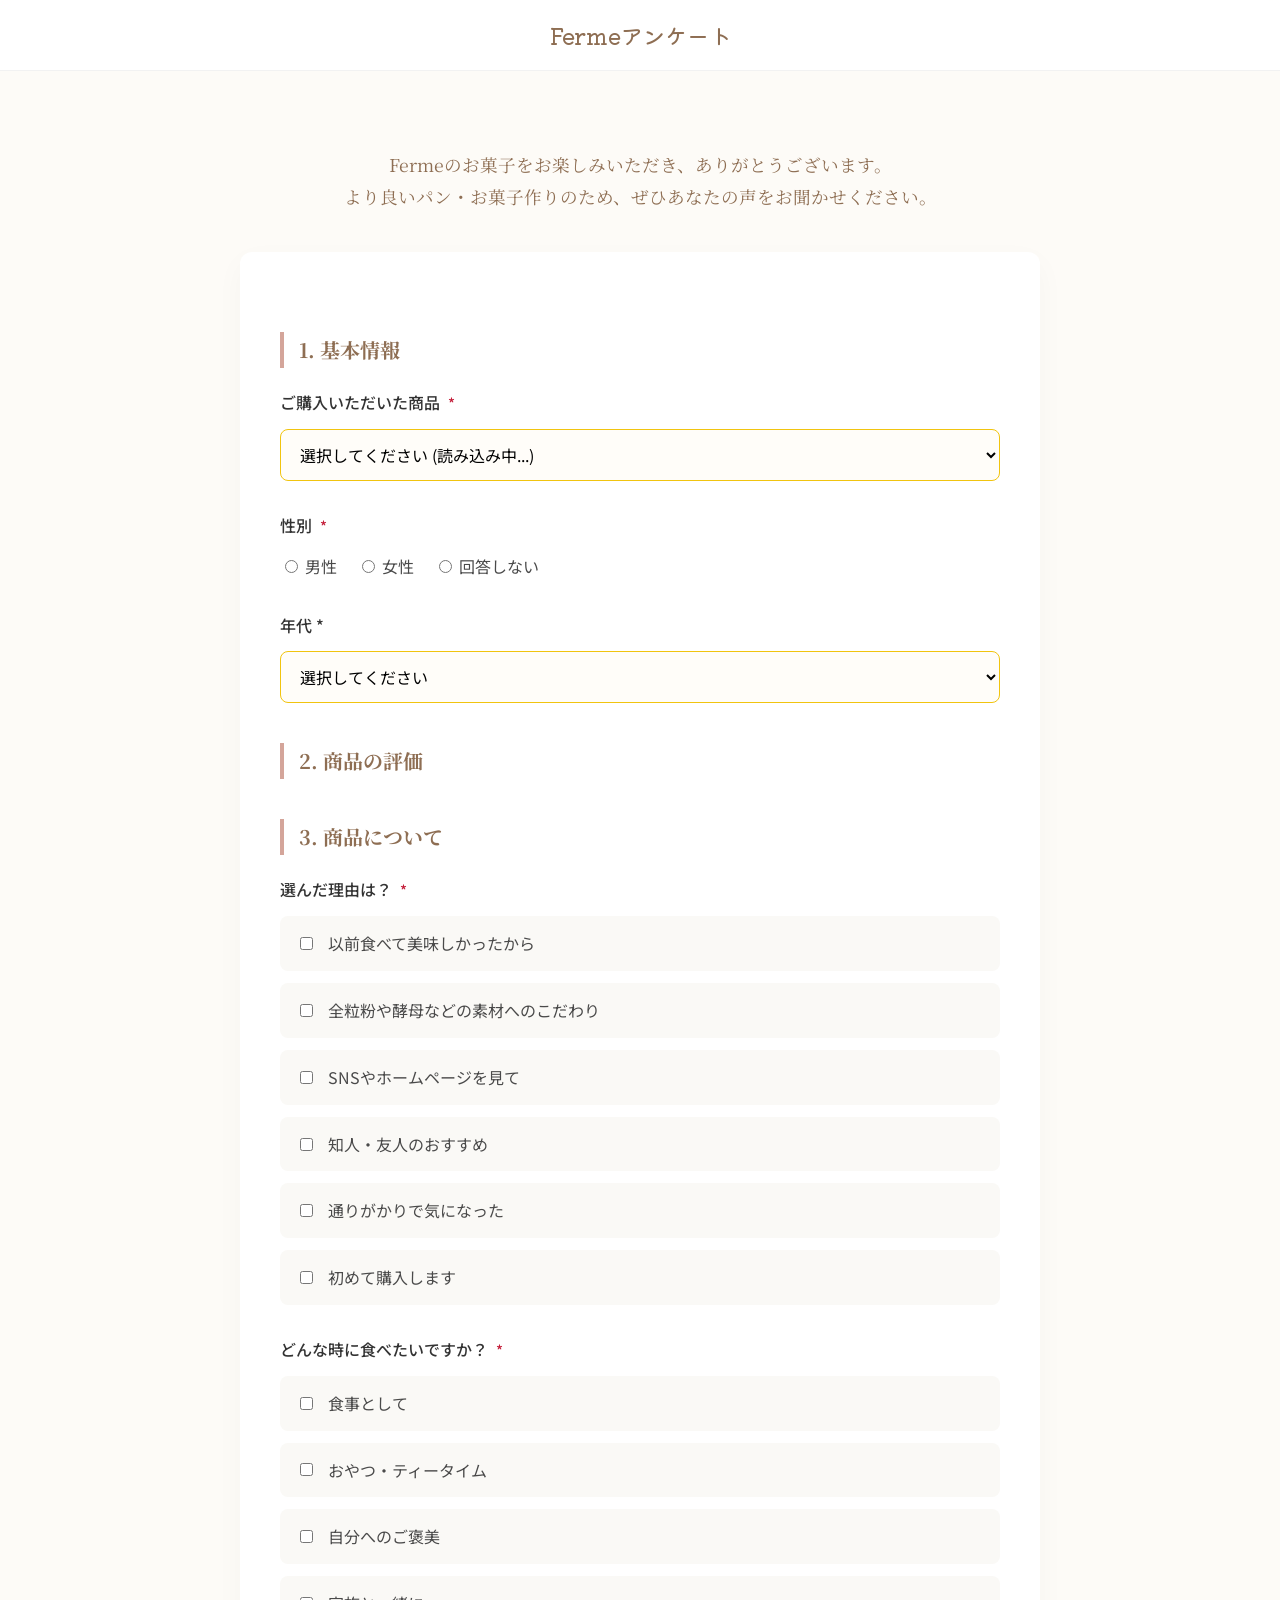
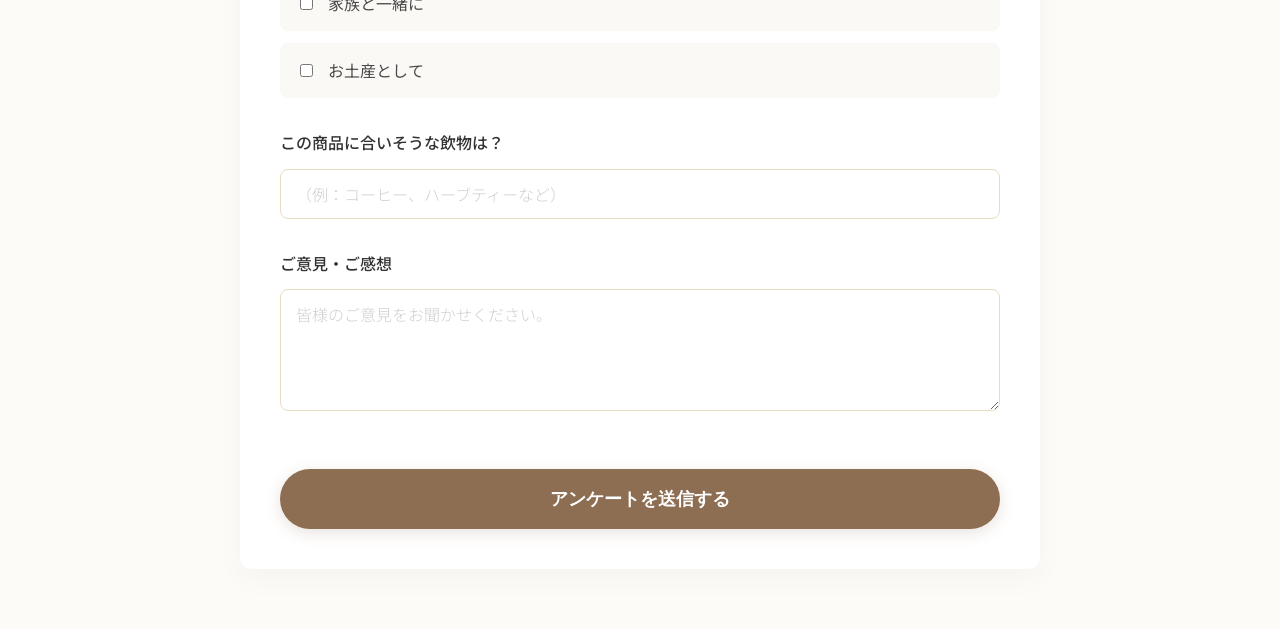
==== survey/index.html @ 9c2fb220 "配置の修正" ====
<!DOCTYPE html>
<html lang="ja">
<head>
    <meta charset="UTF-8">
    <meta name="viewport" content="width=device-width, initial-scale=1.0">
    <title>お客様アンケート | Ferme</title>
    <link rel="preconnect" href="https://fonts.googleapis.com">
    <link rel="preconnect" href="https://fonts.gstatic.com" crossorigin>
    <link href="https://fonts.googleapis.com/css2?family=Kiwi+Maru:wght@300;400;500&family=Noto+Sans+JP:wght@300;400;500&family=Noto+Serif+JP:wght@400;700&display=swap" rel="stylesheet">
    <style>
        :root {
            --color-primary: #8E6E53;
            --color-accent: #D4A59A;
            --color-raspberry: #C41E3A;
            --color-sand: #D2B48C;
            --color-bg: #FDFBF7;
            --font-serif: 'Noto Serif JP', serif;
            --font-kiwi: 'Kiwi Maru', serif;
        }
        html { scroll-behavior: smooth; }
        body { margin: 0; padding: 0; font-family: 'Noto Sans JP', sans-serif; color: #4A4A4A; background-color: var(--color-bg); line-height: 1.8; }
        .header { background: rgba(255, 255, 255, 0.9); padding: 15px 0; text-align: center; border-bottom: 1px solid rgba(0,0,0,0.05); position: sticky; top: 0; z-index: 100; backdrop-filter: blur(5px); }
        .logo-text { font-family: var(--font-kiwi); font-size: 1.4rem; color: var(--color-primary); font-weight: 500; }
        .survey-section { padding: 60px 0; }
        .container { width: 90%; max-width: 800px; margin: 0 auto; }
        .survey-form-container { background: #ffffff; padding: 40px; border-radius: 12px; box-shadow: 0 10px 30px rgba(0,0,0,0.03); }
        .survey-group-title { border-left: 4px solid var(--color-accent); padding-left: 15px; margin: 40px 0 20px; color: var(--color-primary); font-family: var(--font-serif); font-size: 1.25rem; }
        .form-group { margin-bottom: 30px; }
        .form-label { display: block; font-weight: 500; margin-bottom: 12px; color: #333; }
        .required { color: var(--color-raspberry); margin-left: 4px; font-size: 0.9rem; }
        .form-select, .form-textarea, .form-input { width: 100%; padding: 12px 15px; border: 1px solid #E8DCC4; border-radius: 8px; font-size: 1rem; font-family: inherit; transition: border-color 0.3s; background-color: #fff; box-sizing: border-box; }
        .rating-group { display: flex; align-items: center; justify-content: space-between; margin-bottom: 15px; padding: 15px; background: #FAF9F6; border-radius: 8px; border: 1px solid transparent; }
        .rating-label { flex: 1; font-weight: 500; color: var(--color-primary); }
        .rating-options { display: flex; gap: 15px; }
        .rating-options label { display: flex; flex-direction: column; align-items: center; font-size: 0.8rem; cursor: pointer; color: #888; width: 35px; }
        .rating-options input { margin: 0 0 5px 0; accent-color: var(--color-raspberry); transform: scale(1.1); }
        .radio-group-vertical { display: flex; flex-direction: column; gap: 12px; }
        .radio-group-vertical label { display: flex; align-items: center; gap: 12px; cursor: pointer; padding: 12px 15px; background: #FAF9F6; border-radius: 8px; border: 1px solid transparent; }
        .btn-primary { width: 100%; padding: 18px; background-color: var(--color-primary); color: white; border: none; border-radius: 50px; font-size: 1.1rem; font-weight: bold; cursor: pointer; transition: all 0.3s; margin-top: 20px; box-shadow: 0 4px 15px rgba(142, 110, 83, 0.2); }
        #success-message { display: none; text-align: center; padding: 60px 20px; }
        ::placeholder { color: #bbb; opacity: 0.7; font-weight: 300; }
        .form-subtext { font-size: 0.8rem; color: #808080; margin-bottom: 15px; margin-top: -10px; opacity: 0.8; }
        
        /* Success Animation */
        .success-icon-container {
            width: 90px; height: 90px; margin: 0 auto 30px;
            background-color: var(--color-primary); border-radius: 50%;
            display: flex; align-items: center; justify-content: center;
            transform: scale(0); animation: successPop 0.6s cubic-bezier(0.175, 0.885, 0.32, 1.275) forwards;
            box-shadow: 0 10px 25px rgba(142, 110, 83, 0.2);
        }
        .success-icon-container svg {
            width: 50px; height: 50px; fill: none; stroke: white;
            stroke-width: 5; stroke-linecap: round; stroke-linejoin: round;
            stroke-dasharray: 100; stroke-dashoffset: 100;
            animation: checkDraw 0.5s ease forwards 0.4s;
        }
        #success-message h4, #success-message p {
            opacity: 0; transform: translateY(15px);
            animation: textFadeUp 0.8s ease forwards 0.6s;
        }
        
        .form-select:invalid, .form-textarea:invalid, .form-input:invalid {
            border-color: #f1c40f; 
            background-color: #fffdf9;
        }
        
        .form-group.has-error {
            animation: shake 0.5s ease-in-out;
        }
        
        @keyframes shake {
            0%, 100% { transform: translateX(0); }
            25% { transform: translateX(-5px); }
            75% { transform: translateX(5px); }
        }
        
        @keyframes successPop { 0% { transform: scale(0); } 100% { transform: scale(1); } }
        @keyframes checkDraw { to { stroke-dashoffset: 0; } }
        @keyframes textFadeUp { to { opacity: 1; transform: translateY(0); } }
    </style>
</head>
<body>
    <header class="header"><div class="container"><div class="logo"><span class="logo-text">Fermeアンケート</span></div></div></header>
    <main><section class="survey-section"><div class="container">
        <div style="text-align: center; margin-bottom: 40px;"><p style="font-family: var(--font-serif); font-size: 1.1rem; color: var(--color-primary);">Fermeのお菓子をお楽しみいただき、ありがとうございます。<br>より良いパン・お菓子作りのため、ぜひあなたの声をお聞かせください。</p></div>
        <div class="survey-form-container">
            <form id="survey-form">
                <h4 class="survey-group-title">1. 基本情報</h4>
                <div class="form-group"><label class="form-label">ご購入いただいた商品 <span class="required">*</span></label><select id="productName" name="productName" class="form-select" required><option value="">選択してください (読み込み中...)</option></select></div>
                <div class="form-group"><label class="form-label">性別 <span class="required">*</span></label><div style="display: flex; gap: 20px;"><label><input type="radio" name="gender" value="男性" required> 男性</label><label><input type="radio" name="gender" value="女性"> 女性</label><label><input type="radio" name="gender" value="回答しない"> 回答しない</label></div></div>
                <div class="form-group"><label class="form-label">年代 *</label><select name="ageGroup" class="form-select" required><option value="">選択してください</option><option value="10代以下">10代以下</option><option value="20代">20代</option><option value="30代">30代</option><option value="40代">40代</option><option value="50代">50代</option><option value="60代以上">60代以上</option></select></div>
                <h4 class="survey-group-title">2. 商品の評価</h4><div id="ratings-container"></div>
                <h4 class="survey-group-title">3. 商品について</h4>
                <div class="form-group">
                    <label class="form-label">選んだ理由は？ <span class="required">*</span></label>
                    <div class="radio-group-vertical">
                        <label><input type="checkbox" name="purchaseTrigger" value="以前食べて美味しかったから"> 以前食べて美味しかったから</label>
                        <label><input type="checkbox" name="purchaseTrigger" value="全粒粉や酵母などの素材へのこだわり"> 全粒粉や酵母などの素材へのこだわり</label>
                        <label><input type="checkbox" name="purchaseTrigger" value="SNSやホームページを見て"> SNSやホームページを見て</label>
                        <label><input type="checkbox" name="purchaseTrigger" value="知人・友人のおすすめ"> 知人・友人のおすすめ</label>
                        <label><input type="checkbox" name="purchaseTrigger" value="通りがかりで気になった"> 通りがかりで気になった</label>
                        <label><input type="checkbox" name="purchaseTrigger" value="初めて購入します"> 初めて購入します</label>
                    </div>
                </div>
                <div class="form-group">
                    <label class="form-label">どんな時に食べたいですか？ <span class="required">*</span></label>
                    <div class="radio-group-vertical">
                        <label><input type="checkbox" name="nextOccasion" value="食事として"> 食事として</label>
                        <label><input type="checkbox" name="nextOccasion" value="おやつ・ティータイム"> おやつ・ティータイム</label>
                        <label><input type="checkbox" name="nextOccasion" value="自分へのご褒美"> 自分へのご褒美</label>
                        <label><input type="checkbox" name="nextOccasion" value="家族と一緒に"> 家族と一緒に</label>
                        <label><input type="checkbox" name="nextOccasion" value="お土産として"> お土産として</label>
                    </div>
                </div>
                <div class="form-group"><label class="form-label">この商品に合いそうな飲物は？</label><input type="text" name="drinkPaired" class="form-input" placeholder="（例：コーヒー、ハーブティーなど）"></div>
                <div class="form-group"><label class="form-label">ご意見・ご感想</label><textarea name="message" class="form-textarea" rows="4" placeholder="皆様のご意見をお聞かせください。"></textarea></div>
                <button type="submit" id="submitBtn" class="btn-primary">アンケートを送信する</button>
            </form>
            <div id="success-message">
                <div class="success-icon-container">
                    <svg viewBox="0 0 52 52"><path d="M14.1 27.2l7.1 7.2 16.7-16.8"/></svg>
                </div>
                <h4>アンケートにお答えいただき、ありがとうございます</h4>
                <p>いただいたお声は、これからのFermeのお菓子作りのために大切にさせていただきます。</p>
            </div>
        </div>
    </div></section></main>
    <script>
        const GAS_URL = 'https://script.google.com/macros/s/AKfycbzeEDn75a4L_JEc9np4zhIBC06kVE1Z1p7SEpLLZCFVWmSgSwtiZoF1EsQqld16kGW6nQ/exec';
        let ratingKeys = [];
        window.onload = async () => {
            const res = await fetch(GAS_URL);
            const cfg = await res.json();
            const pSel = document.getElementById('productName');
            pSel.innerHTML = '<option value="">選択してください</option>';
            cfg.products.forEach(p => { const opt = document.createElement('option'); opt.value = opt.textContent = p; pSel.appendChild(opt); });
            const rCon = document.getElementById('ratings-container');
            ratingKeys = cfg.ratings;
            cfg.ratings.forEach((r, i) => {
                const div = document.createElement('div'); div.className = 'rating-group';
                div.innerHTML = `<div class="rating-label">${r} *</div><div class="rating-options">` + [5,4,3,2,1].map(v => `<label><input type="radio" name="r_${i}" value="${v}" required><span>${v}</span></label>`).join('') + `</div>`;
                rCon.appendChild(div);
            });
        };
        document.getElementById('survey-form').onsubmit = async (e) => {
            e.preventDefault();
            const form = e.target;
            const btn = document.getElementById('submitBtn');
            
            // バリデーションチェック
            const purchaseTriggersSelected = form.querySelectorAll('input[name="purchaseTrigger"]:checked');
            const nextOccasionsSelected = form.querySelectorAll('input[name="nextOccasion"]:checked');
            
            if (!form.checkValidity() || purchaseTriggersSelected.length === 0 || nextOccasionsSelected.length === 0) {
                alert('まだ未入力がありますよ');
                
                // 最初の対象外項目を探す
                let firstInvalid = form.querySelector(':invalid');
                
                // チェックボックスは個別に判定
                if (!firstInvalid || (purchaseTriggersSelected.length === 0 && form.querySelector('input[name="purchaseTrigger"]').offsetTop < firstInvalid.offsetTop)) {
                    if (purchaseTriggersSelected.length === 0) firstInvalid = form.querySelector('input[name="purchaseTrigger"]');
                }
                if (!firstInvalid || (nextOccasionsSelected.length === 0 && form.querySelector('input[name="nextOccasion"]').offsetTop < firstInvalid.offsetTop)) {
                    if (nextOccasionsSelected.length === 0) firstInvalid = form.querySelector('input[name="nextOccasion"]');
                }

                if (firstInvalid) {
                    firstInvalid.focus();
                    const group = firstInvalid.closest('.form-group');
                    if (group) {
                        group.classList.add('has-error');
                        setTimeout(() => group.classList.remove('has-error'), 1000);
                    }
                    firstInvalid.scrollIntoView({ behavior: 'smooth', block: 'center' });
                }
                return;
            }

            btn.disabled = true; btn.textContent = '送信中...';
            const fd = new FormData(form);
            
            // 複数選択の値を結合
            const purchaseTriggers = fd.getAll('purchaseTrigger').join('、');
            const nextOccasions = fd.getAll('nextOccasion').join('、');

            const data = { 
                productName: fd.get('productName'), 
                gender: fd.get('gender'), 
                ageGroup: fd.get('ageGroup'), 
                drinkPaired: fd.get('drinkPaired'), 
                nextOccasion: nextOccasions, 
                purchaseTrigger: purchaseTriggers, 
                message: fd.get('message'), 
                ratings: {} 
            };
            ratingKeys.forEach((key, i) => { data.ratings[key] = fd.get(`r_${i}`); });
            await fetch(GAS_URL, { method: 'POST', body: JSON.stringify(data) });
            document.getElementById('survey-form').style.display = 'none';
            document.getElementById('success-message').style.display = 'block';
            window.scrollTo(0, 0);
        };
    </script>
</body>
</html>
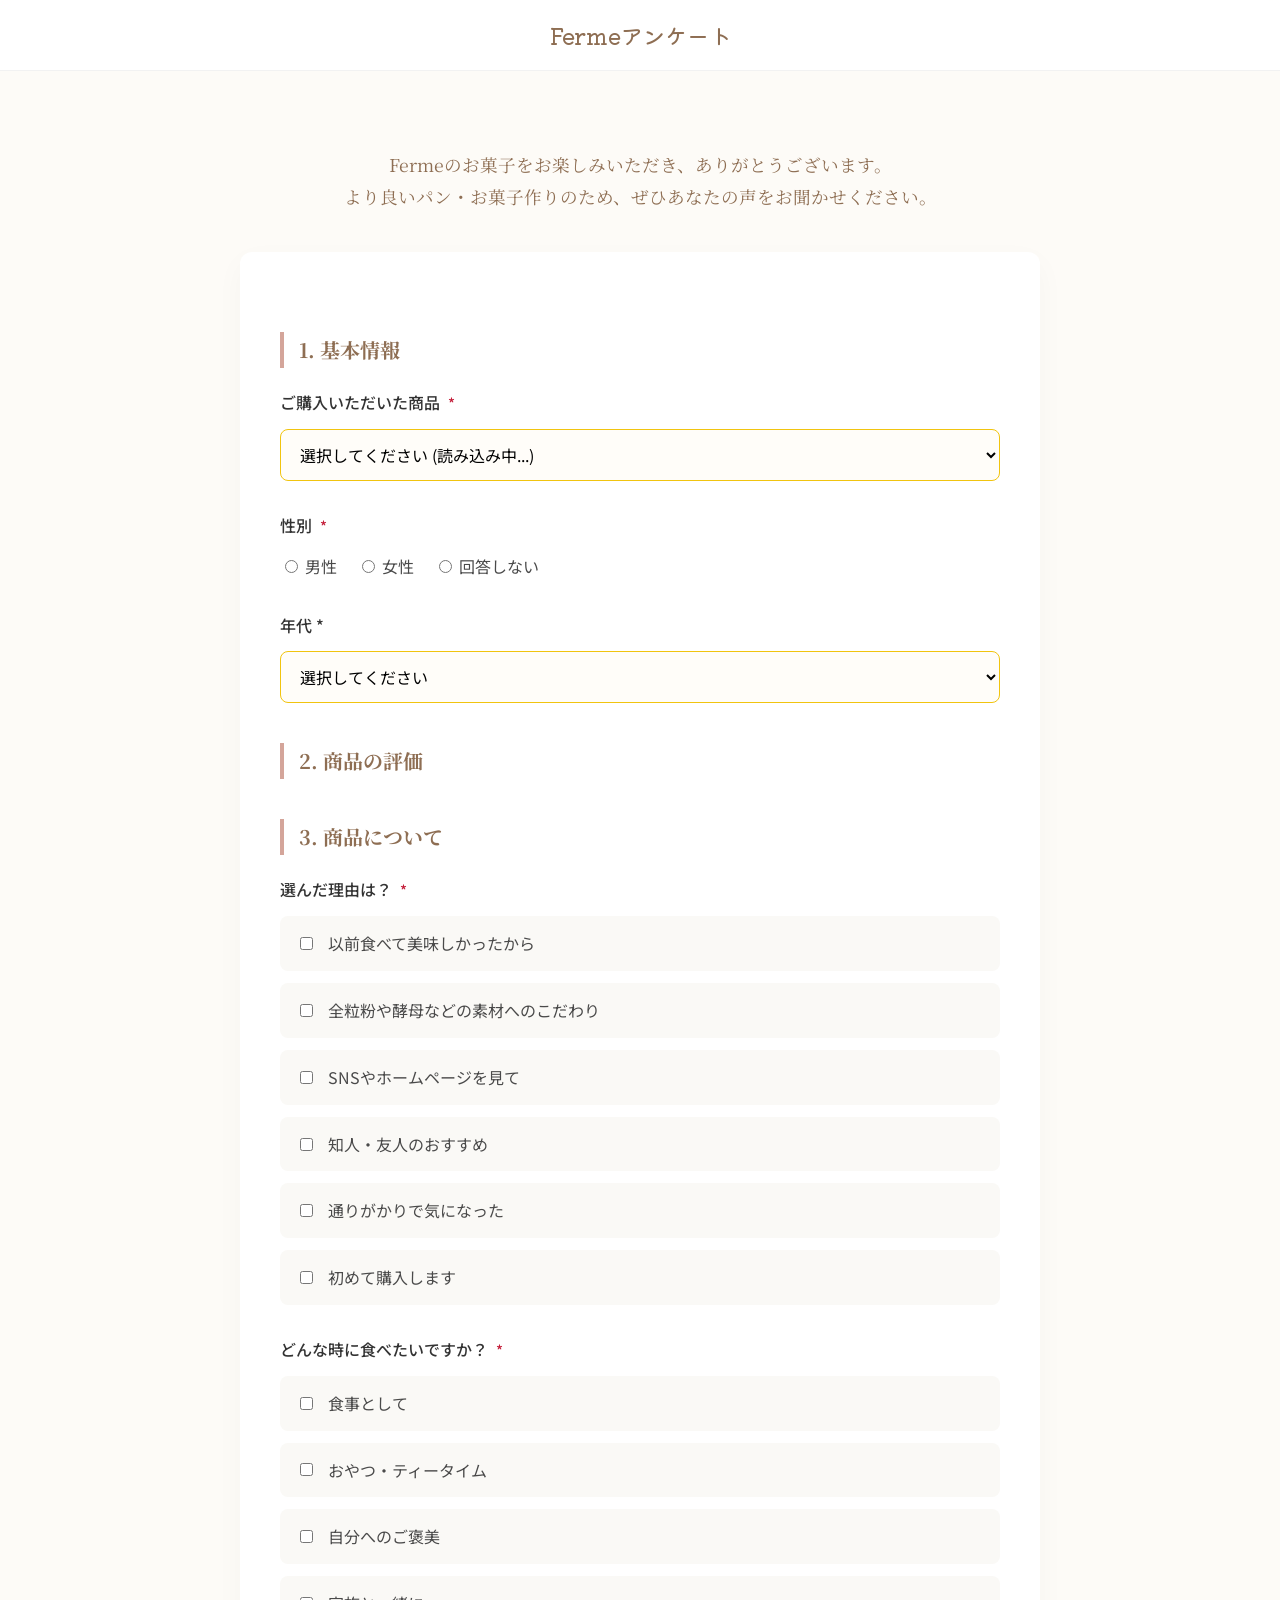
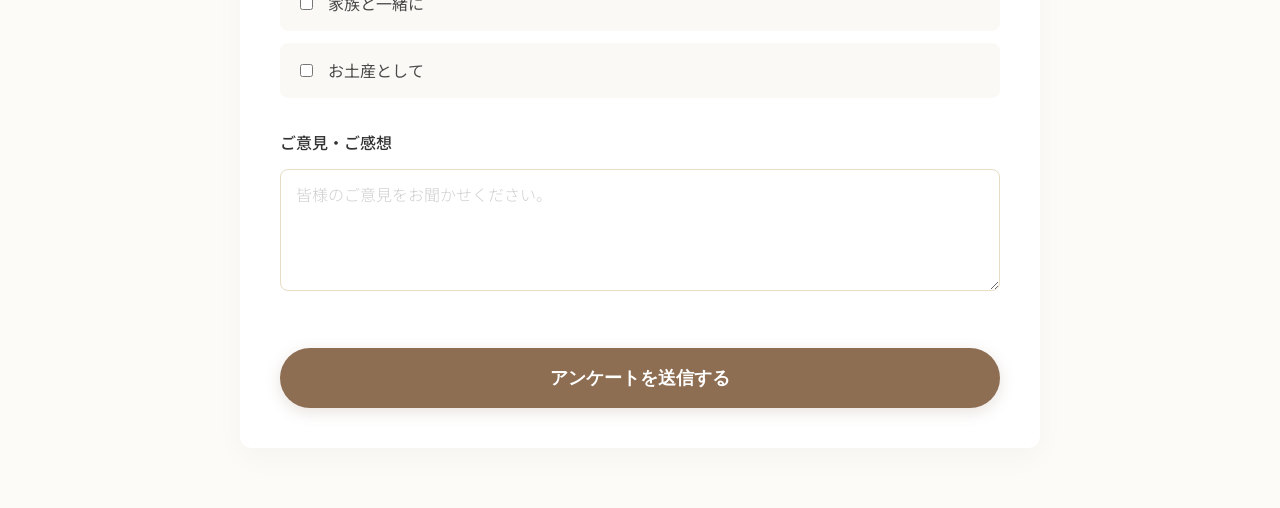
==== commit b9345acd: "アンケート: 「この商品に合いそうな飲物は？」を削除 Co-Authored-By: Claude Opus 5.5 <noreply@anthropic.com>" ====
--- a/survey/index.html
+++ b/survey/index.html
@@ -113,7 +113,6 @@
                         <label><input type="checkbox" name="nextOccasion" value="お土産として"> お土産として</label>
                     </div>
                 </div>
-                <div class="form-group"><label class="form-label">この商品に合いそうな飲物は？</label><input type="text" name="drinkPaired" class="form-input" placeholder="（例：コーヒー、ハーブティーなど）"></div>
                 <div class="form-group"><label class="form-label">ご意見・ご感想</label><textarea name="message" class="form-textarea" rows="4" placeholder="皆様のご意見をお聞かせください。"></textarea></div>
                 <button type="submit" id="submitBtn" class="btn-primary">アンケートを送信する</button>
             </form>
@@ -189,7 +188,7 @@
                 productName: fd.get('productName'), 
                 gender: fd.get('gender'), 
                 ageGroup: fd.get('ageGroup'), 
-                drinkPaired: fd.get('drinkPaired'), 
+                drinkPaired: '', // 飲み物の質問は2026-10-08に削除（集計シートの列はそのまま）
                 nextOccasion: nextOccasions, 
                 purchaseTrigger: purchaseTriggers, 
                 message: fd.get('message'), 
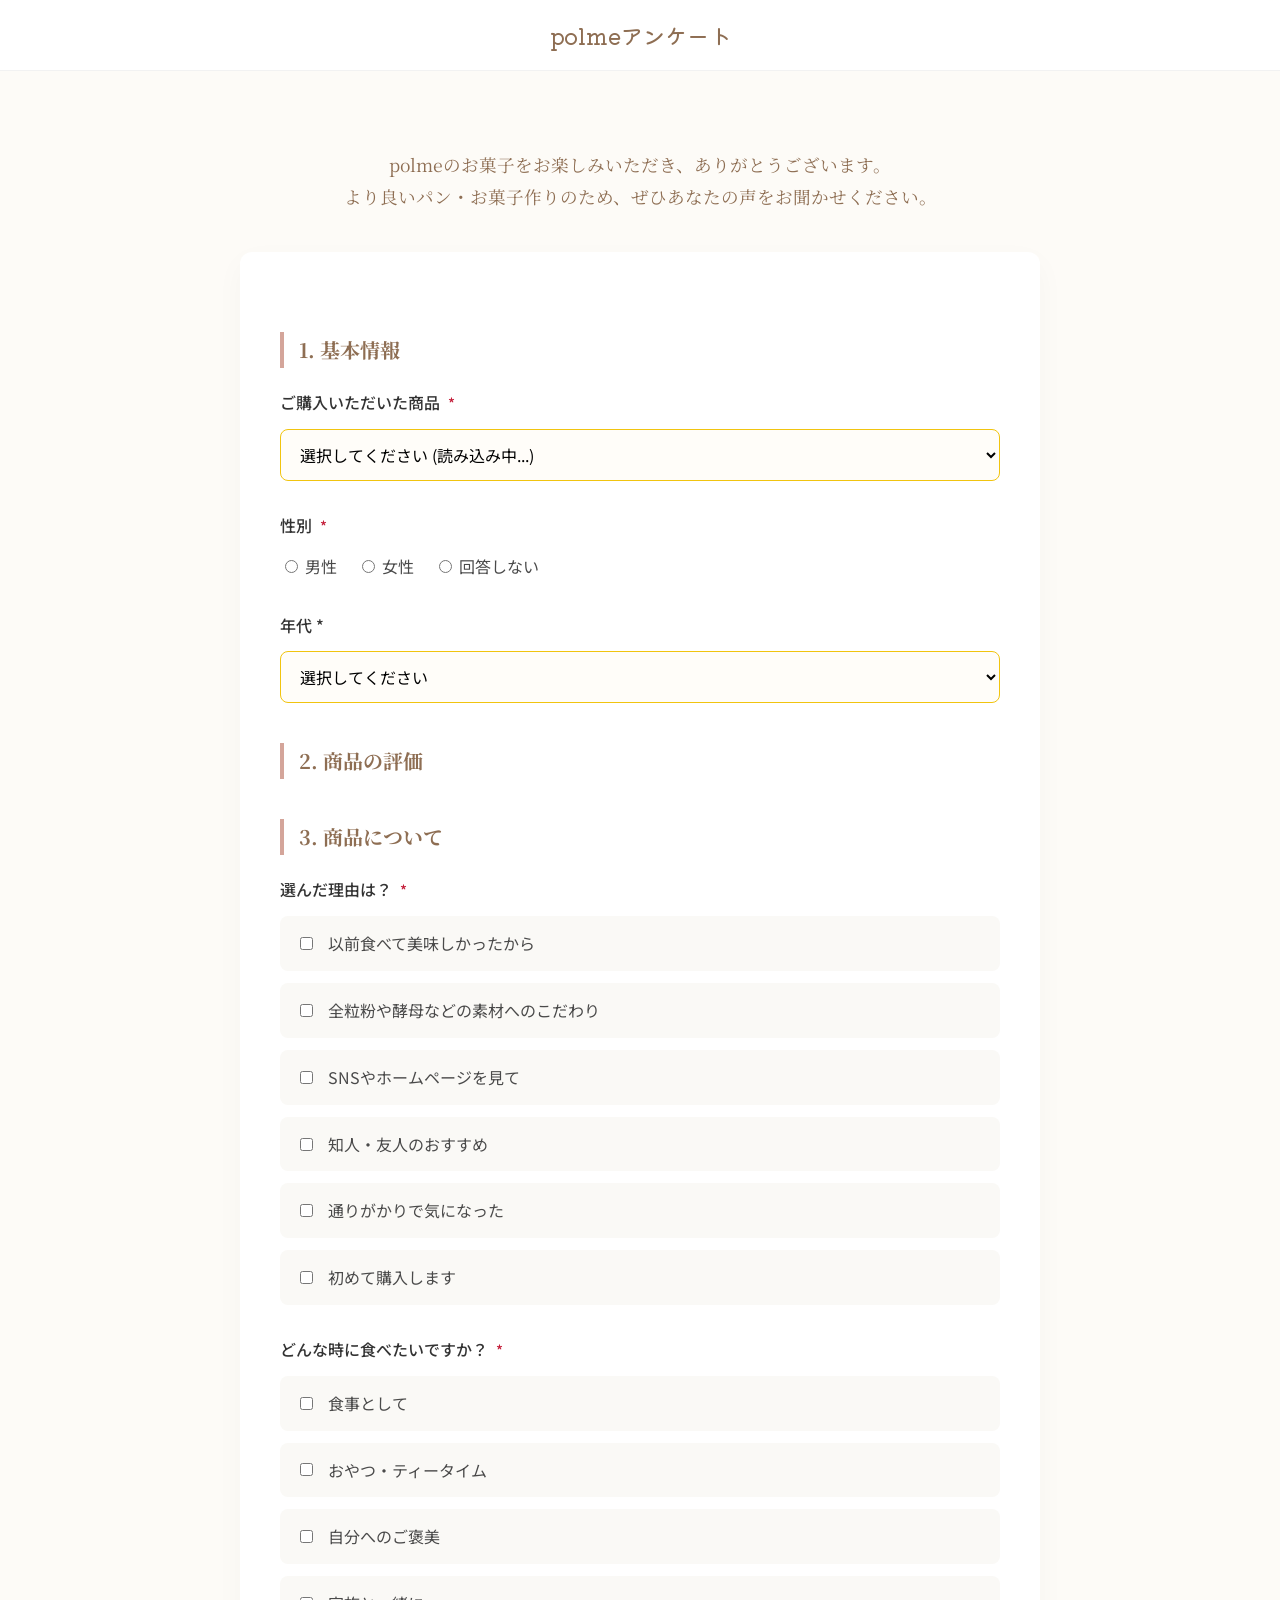
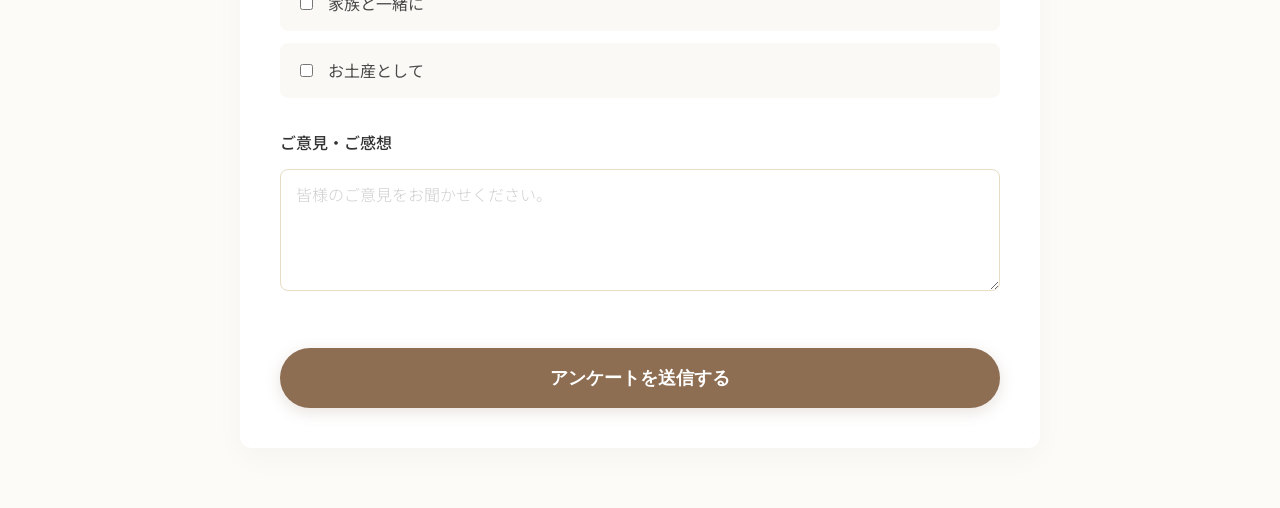
==== commit 521ce1ed: "店名を pol → polme に変更（表示文言・ロゴ・favicon・OGP・アンケートの旧名Ferme）＋お知らせ - 新ロゴ images/polme_logo_muffin.webp（Paci" ====
--- a/survey/index.html
+++ b/survey/index.html
@@ -3,7 +3,7 @@
 <head>
     <meta charset="UTF-8">
     <meta name="viewport" content="width=device-width, initial-scale=1.0">
-    <title>お客様アンケート | Ferme</title>
+    <title>お客様アンケート | polme</title>
     <link rel="preconnect" href="https://fonts.googleapis.com">
     <link rel="preconnect" href="https://fonts.gstatic.com" crossorigin>
     <link href="https://fonts.googleapis.com/css2?family=Kiwi+Maru:wght@300;400;500&family=Noto+Sans+JP:wght@300;400;500&family=Noto+Serif+JP:wght@400;700&display=swap" rel="stylesheet">
@@ -81,13 +81,17 @@
     </style>
 </head>
 <body>
-    <header class="header"><div class="container"><div class="logo"><span class="logo-text">Fermeアンケート</span></div></div></header>
+    <header class="header"><div class="container"><div class="logo"><span class="logo-text">polmeアンケート</span></div></div></header>
     <main><section class="survey-section"><div class="container">
-        <div style="text-align: center; margin-bottom: 40px;"><p style="font-family: var(--font-serif); font-size: 1.1rem; color: var(--color-primary);">Fermeのお菓子をお楽しみいただき、ありがとうございます。<br>より良いパン・お菓子作りのため、ぜひあなたの声をお聞かせください。</p></div>
+        <div style="text-align: center; margin-bottom: 40px;"><p style="font-family: var(--font-serif); font-size: 1.1rem; color: var(--color-primary);">polmeのお菓子をお楽しみいただき、ありがとうございます。<br>より良いパン・お菓子作りのため、ぜひあなたの声をお聞かせください。</p></div>
         <div class="survey-form-container">
             <form id="survey-form">
                 <h4 class="survey-group-title">1. 基本情報</h4>
                 <div class="form-group"><label class="form-label">ご購入いただいた商品 <span class="required">*</span></label><select id="productName" name="productName" class="form-select" required><option value="">選択してください (読み込み中...)</option></select></div>
+                <div class="form-group" id="favGroup" style="display:none;">
+                    <label class="form-label">お気に入りはどれでしたか？（いくつでも） <span class="required">*</span></label>
+                    <div class="radio-group-vertical" id="favList"></div>
+                </div>
                 <div class="form-group"><label class="form-label">性別 <span class="required">*</span></label><div style="display: flex; gap: 20px;"><label><input type="radio" name="gender" value="男性" required> 男性</label><label><input type="radio" name="gender" value="女性"> 女性</label><label><input type="radio" name="gender" value="回答しない"> 回答しない</label></div></div>
                 <div class="form-group"><label class="form-label">年代 *</label><select name="ageGroup" class="form-select" required><option value="">選択してください</option><option value="10代以下">10代以下</option><option value="20代">20代</option><option value="30代">30代</option><option value="40代">40代</option><option value="50代">50代</option><option value="60代以上">60代以上</option></select></div>
                 <h4 class="survey-group-title">2. 商品の評価</h4><div id="ratings-container"></div>
@@ -121,13 +125,20 @@
                     <svg viewBox="0 0 52 52"><path d="M14.1 27.2l7.1 7.2 16.7-16.8"/></svg>
                 </div>
                 <h4>アンケートにお答えいただき、ありがとうございます</h4>
-                <p>いただいたお声は、これからのFermeのお菓子作りのために大切にさせていただきます。</p>
+                <p>いただいたお声は、これからのpolmeのお菓子作りのために大切にさせていただきます。</p>
             </div>
         </div>
     </div></section></main>
     <script>
         const GAS_URL = 'https://script.google.com/macros/s/AKfycbzeEDn75a4L_JEc9np4zhIBC06kVE1Z1p7SEpLLZCFVWmSgSwtiZoF1EsQqld16kGW6nQ/exec';
         let ratingKeys = [];
+        // 詰め合わせセットの中身（商品名に「8点セット」を含むものを選ぶと「お気に入り」欄が出る）
+        const SET_ITEMS = ['バジル酵母のベーコンチーズ', 'レーズン酵母のツナカレー', 'ヨーグルト酵母の香ばしまるパン', '麹酵母のプチパン', 'りんご酵母のチョコレートパン', 'ローズマリー酵母のハーブパン', 'バナナキャラメルパウンド', 'コーヒーパウンド'];
+        const isSet = () => document.getElementById('productName').value.includes('8点セット');
+        document.getElementById('favList').innerHTML = SET_ITEMS.map(n => `<label><input type="checkbox" name="favorite" value="${n}"> ${n}</label>`).join('');
+        document.getElementById('productName').addEventListener('change', () => {
+            document.getElementById('favGroup').style.display = isSet() ? 'block' : 'none';
+        });
         window.onload = async () => {
             const res = await fetch(GAS_URL);
             const cfg = await res.json();
@@ -150,6 +161,14 @@
             // バリデーションチェック
             const purchaseTriggersSelected = form.querySelectorAll('input[name="purchaseTrigger"]:checked');
             const nextOccasionsSelected = form.querySelectorAll('input[name="nextOccasion"]:checked');
+            const favoritesSelected = form.querySelectorAll('input[name="favorite"]:checked');
+            if (isSet() && favoritesSelected.length === 0) {
+                alert('まだ未入力がありますよ');
+                const g = document.getElementById('favGroup');
+                g.classList.add('has-error'); setTimeout(() => g.classList.remove('has-error'), 1000);
+                g.scrollIntoView({ behavior: 'smooth', block: 'center' });
+                return;
+            }
             
             if (!form.checkValidity() || purchaseTriggersSelected.length === 0 || nextOccasionsSelected.length === 0) {
                 alert('まだ未入力がありますよ');
@@ -183,6 +202,9 @@
             // 複数選択の値を結合
             const purchaseTriggers = fd.getAll('purchaseTrigger').join('、');
             const nextOccasions = fd.getAll('nextOccasion').join('、');
+            // お気に入りは集計シートに専用の列が無いので、メッセージ欄の先頭に入れる（LINE通知にも出る）
+            const favorites = isSet() ? fd.getAll('favorite').join('、') : '';
+            const messageText = (favorites ? '【お気に入り】' + favorites + '\n' : '') + (fd.get('message') || '');
 
             const data = { 
                 productName: fd.get('productName'), 
@@ -191,7 +213,7 @@
                 drinkPaired: '', // 飲み物の質問は2026-10-08に削除（集計シートの列はそのまま）
                 nextOccasion: nextOccasions, 
                 purchaseTrigger: purchaseTriggers, 
-                message: fd.get('message'), 
+                message: messageText, 
                 ratings: {} 
             };
             ratingKeys.forEach((key, i) => { data.ratings[key] = fd.get(`r_${i}`); });
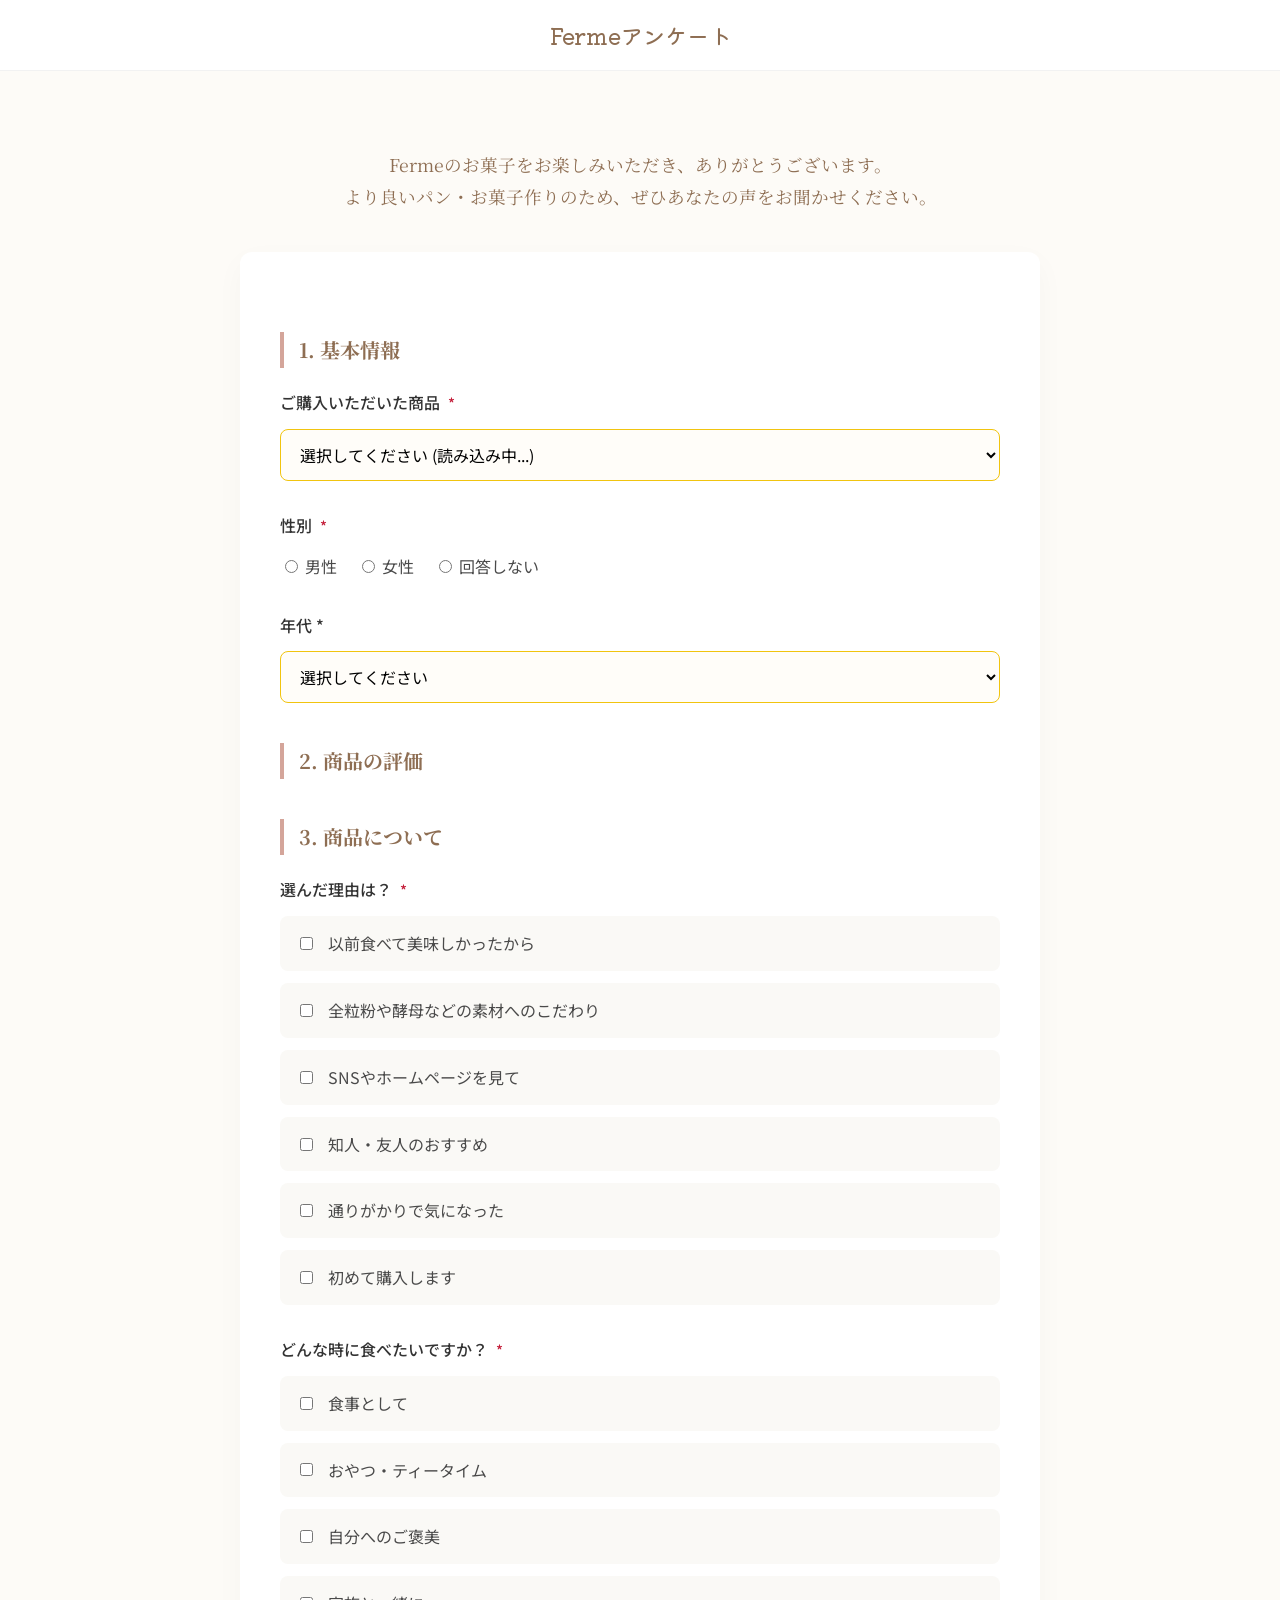
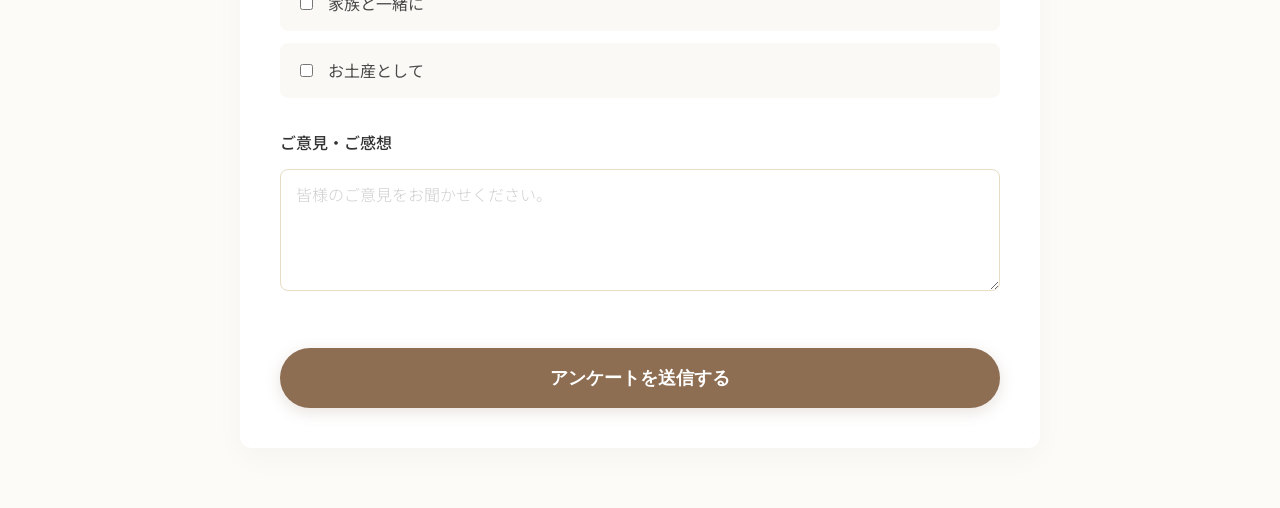
==== commit fb994ba0: "アンケートページの表記を Ferme に戻す（今回の詰め合わせはフェルメ名義で発送したため・けんじ指示） Co-Authored-By: Claude Opus 5.5 <noreply@anthro" ====
--- a/survey/index.html
+++ b/survey/index.html
@@ -3,7 +3,7 @@
 <head>
     <meta charset="UTF-8">
     <meta name="viewport" content="width=device-width, initial-scale=1.0">
-    <title>お客様アンケート | polme</title>
+    <title>お客様アンケート | Ferme</title>
     <link rel="preconnect" href="https://fonts.googleapis.com">
     <link rel="preconnect" href="https://fonts.gstatic.com" crossorigin>
     <link href="https://fonts.googleapis.com/css2?family=Kiwi+Maru:wght@300;400;500&family=Noto+Sans+JP:wght@300;400;500&family=Noto+Serif+JP:wght@400;700&display=swap" rel="stylesheet">
@@ -81,9 +81,9 @@
     </style>
 </head>
 <body>
-    <header class="header"><div class="container"><div class="logo"><span class="logo-text">polmeアンケート</span></div></div></header>
+    <header class="header"><div class="container"><div class="logo"><span class="logo-text">Fermeアンケート</span></div></div></header>
     <main><section class="survey-section"><div class="container">
-        <div style="text-align: center; margin-bottom: 40px;"><p style="font-family: var(--font-serif); font-size: 1.1rem; color: var(--color-primary);">polmeのお菓子をお楽しみいただき、ありがとうございます。<br>より良いパン・お菓子作りのため、ぜひあなたの声をお聞かせください。</p></div>
+        <div style="text-align: center; margin-bottom: 40px;"><p style="font-family: var(--font-serif); font-size: 1.1rem; color: var(--color-primary);">Fermeのお菓子をお楽しみいただき、ありがとうございます。<br>より良いパン・お菓子作りのため、ぜひあなたの声をお聞かせください。</p></div>
         <div class="survey-form-container">
             <form id="survey-form">
                 <h4 class="survey-group-title">1. 基本情報</h4>
@@ -125,7 +125,7 @@
                     <svg viewBox="0 0 52 52"><path d="M14.1 27.2l7.1 7.2 16.7-16.8"/></svg>
                 </div>
                 <h4>アンケートにお答えいただき、ありがとうございます</h4>
-                <p>いただいたお声は、これからのpolmeのお菓子作りのために大切にさせていただきます。</p>
+                <p>いただいたお声は、これからのFermeのお菓子作りのために大切にさせていただきます。</p>
             </div>
         </div>
     </div></section></main>
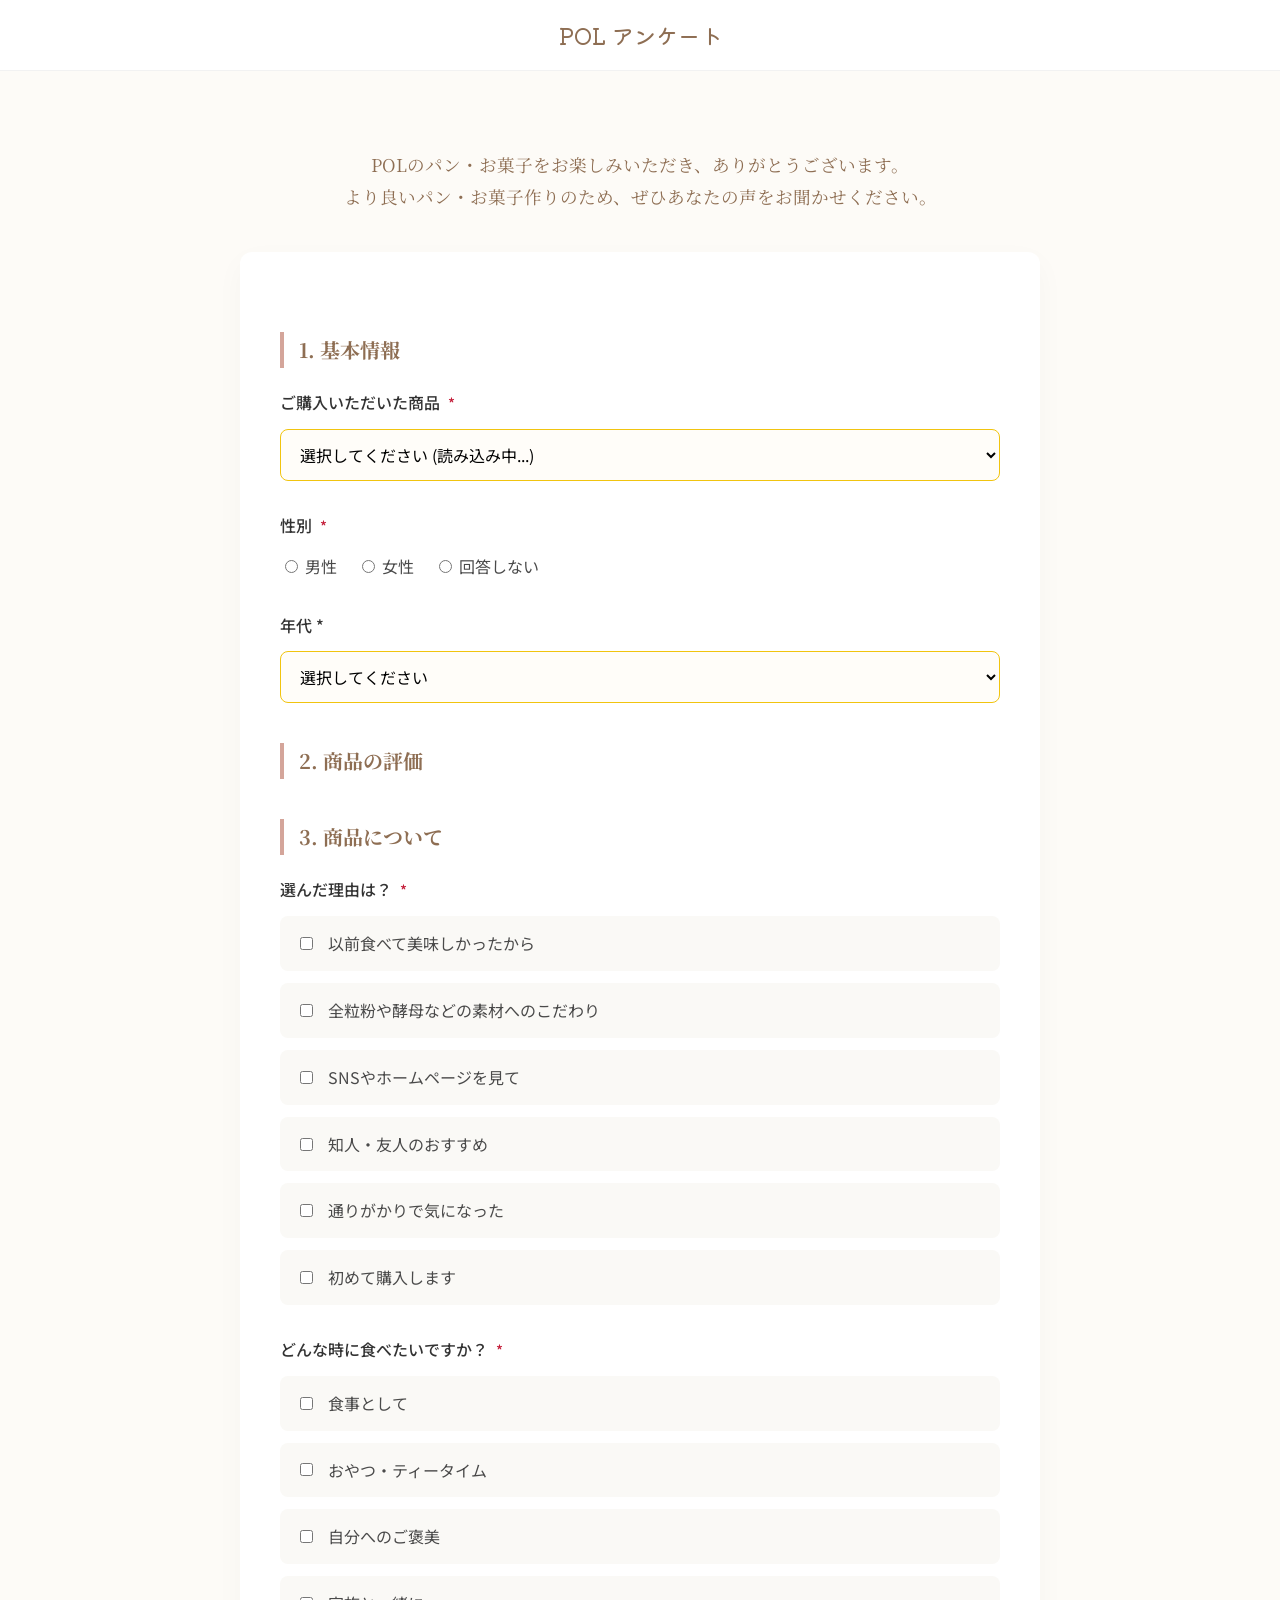
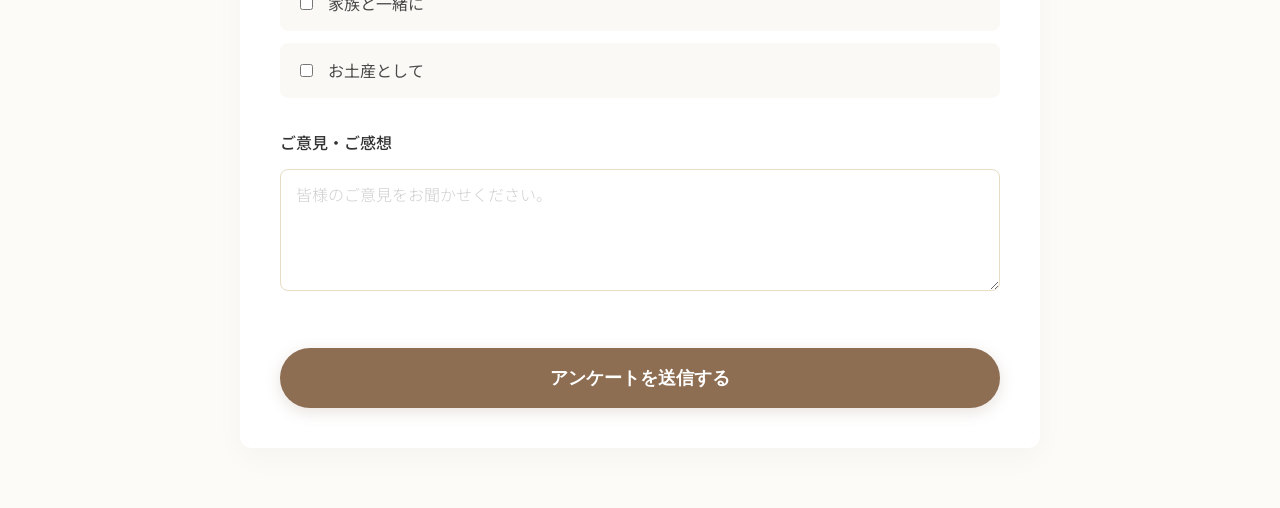
==== commit 49b7a396: "アンケート：店名をPOLに・箱の中身は集計シートC列から（GAS @56）・お知らせに1件 Co-Authored-By: Claude Opus 5.5 <noreply@anthropic.com" ====
--- a/survey/index.html
+++ b/survey/index.html
@@ -3,7 +3,7 @@
 <head>
     <meta charset="UTF-8">
     <meta name="viewport" content="width=device-width, initial-scale=1.0">
-    <title>お客様アンケート | Ferme</title>
+    <title>お客様アンケート | POL</title>
     <link rel="preconnect" href="https://fonts.googleapis.com">
     <link rel="preconnect" href="https://fonts.gstatic.com" crossorigin>
     <link href="https://fonts.googleapis.com/css2?family=Kiwi+Maru:wght@300;400;500&family=Noto+Sans+JP:wght@300;400;500&family=Noto+Serif+JP:wght@400;700&display=swap" rel="stylesheet">
@@ -81,9 +81,9 @@
     </style>
 </head>
 <body>
-    <header class="header"><div class="container"><div class="logo"><span class="logo-text">Fermeアンケート</span></div></div></header>
+    <header class="header"><div class="container"><div class="logo"><span class="logo-text">POL アンケート</span></div></div></header>
     <main><section class="survey-section"><div class="container">
-        <div style="text-align: center; margin-bottom: 40px;"><p style="font-family: var(--font-serif); font-size: 1.1rem; color: var(--color-primary);">Fermeのお菓子をお楽しみいただき、ありがとうございます。<br>より良いパン・お菓子作りのため、ぜひあなたの声をお聞かせください。</p></div>
+        <div style="text-align: center; margin-bottom: 40px;"><p style="font-family: var(--font-serif); font-size: 1.1rem; color: var(--color-primary);">POLのパン・お菓子をお楽しみいただき、ありがとうございます。<br>より良いパン・お菓子作りのため、ぜひあなたの声をお聞かせください。</p></div>
         <div class="survey-form-container">
             <form id="survey-form">
                 <h4 class="survey-group-title">1. 基本情報</h4>
@@ -125,23 +125,34 @@
                     <svg viewBox="0 0 52 52"><path d="M14.1 27.2l7.1 7.2 16.7-16.8"/></svg>
                 </div>
                 <h4>アンケートにお答えいただき、ありがとうございます</h4>
-                <p>いただいたお声は、これからのFermeのお菓子作りのために大切にさせていただきます。</p>
+                <p>いただいたお声は、これからのPOLのパン・お菓子作りのために大切にさせていただきます。</p>
             </div>
         </div>
     </div></section></main>
     <script>
         const GAS_URL = 'https://script.google.com/macros/s/AKfycbzeEDn75a4L_JEc9np4zhIBC06kVE1Z1p7SEpLLZCFVWmSgSwtiZoF1EsQqld16kGW6nQ/exec';
         let ratingKeys = [];
-        // 詰め合わせセットの中身（商品名に「8点セット」を含むものを選ぶと「お気に入り」欄が出る）
-        const SET_ITEMS = ['バジル酵母のベーコンチーズ', 'レーズン酵母のツナカレー', 'ヨーグルト酵母の香ばしまるパン', '麹酵母のプチパン', 'りんご酵母のチョコレートパン', 'ローズマリー酵母のハーブパン', 'バナナキャラメルパウンド', 'コーヒーパウンド'];
-        const isSet = () => document.getElementById('productName').value.includes('8点セット');
-        document.getElementById('favList').innerHTML = SET_ITEMS.map(n => `<label><input type="checkbox" name="favorite" value="${n}"> ${n}</label>`).join('');
+        // 箱の中身は集計シート「設定」のC列（商品ごと・「・」区切り）から読む（2026-10-28）。
+        // 中身がある商品を選ぶと「お気に入り」欄が出る。回ごとに中身が変わってもページは直さない
+        let CONTENTS = {};
+        const favItems = () => CONTENTS[document.getElementById('productName').value] || [];
+        const isSet = () => favItems().length > 0;
         document.getElementById('productName').addEventListener('change', () => {
+            const list = document.getElementById('favList');
+            list.textContent = '';
+            favItems().forEach(n => {
+                const lb = document.createElement('label');
+                const cb = document.createElement('input');
+                cb.type = 'checkbox'; cb.name = 'favorite'; cb.value = n;
+                lb.appendChild(cb); lb.appendChild(document.createTextNode(' ' + n));
+                list.appendChild(lb);
+            });
             document.getElementById('favGroup').style.display = isSet() ? 'block' : 'none';
         });
         window.onload = async () => {
             const res = await fetch(GAS_URL);
             const cfg = await res.json();
+            CONTENTS = cfg.contents || {};
             const pSel = document.getElementById('productName');
             pSel.innerHTML = '<option value="">選択してください</option>';
             cfg.products.forEach(p => { const opt = document.createElement('option'); opt.value = opt.textContent = p; pSel.appendChild(opt); });
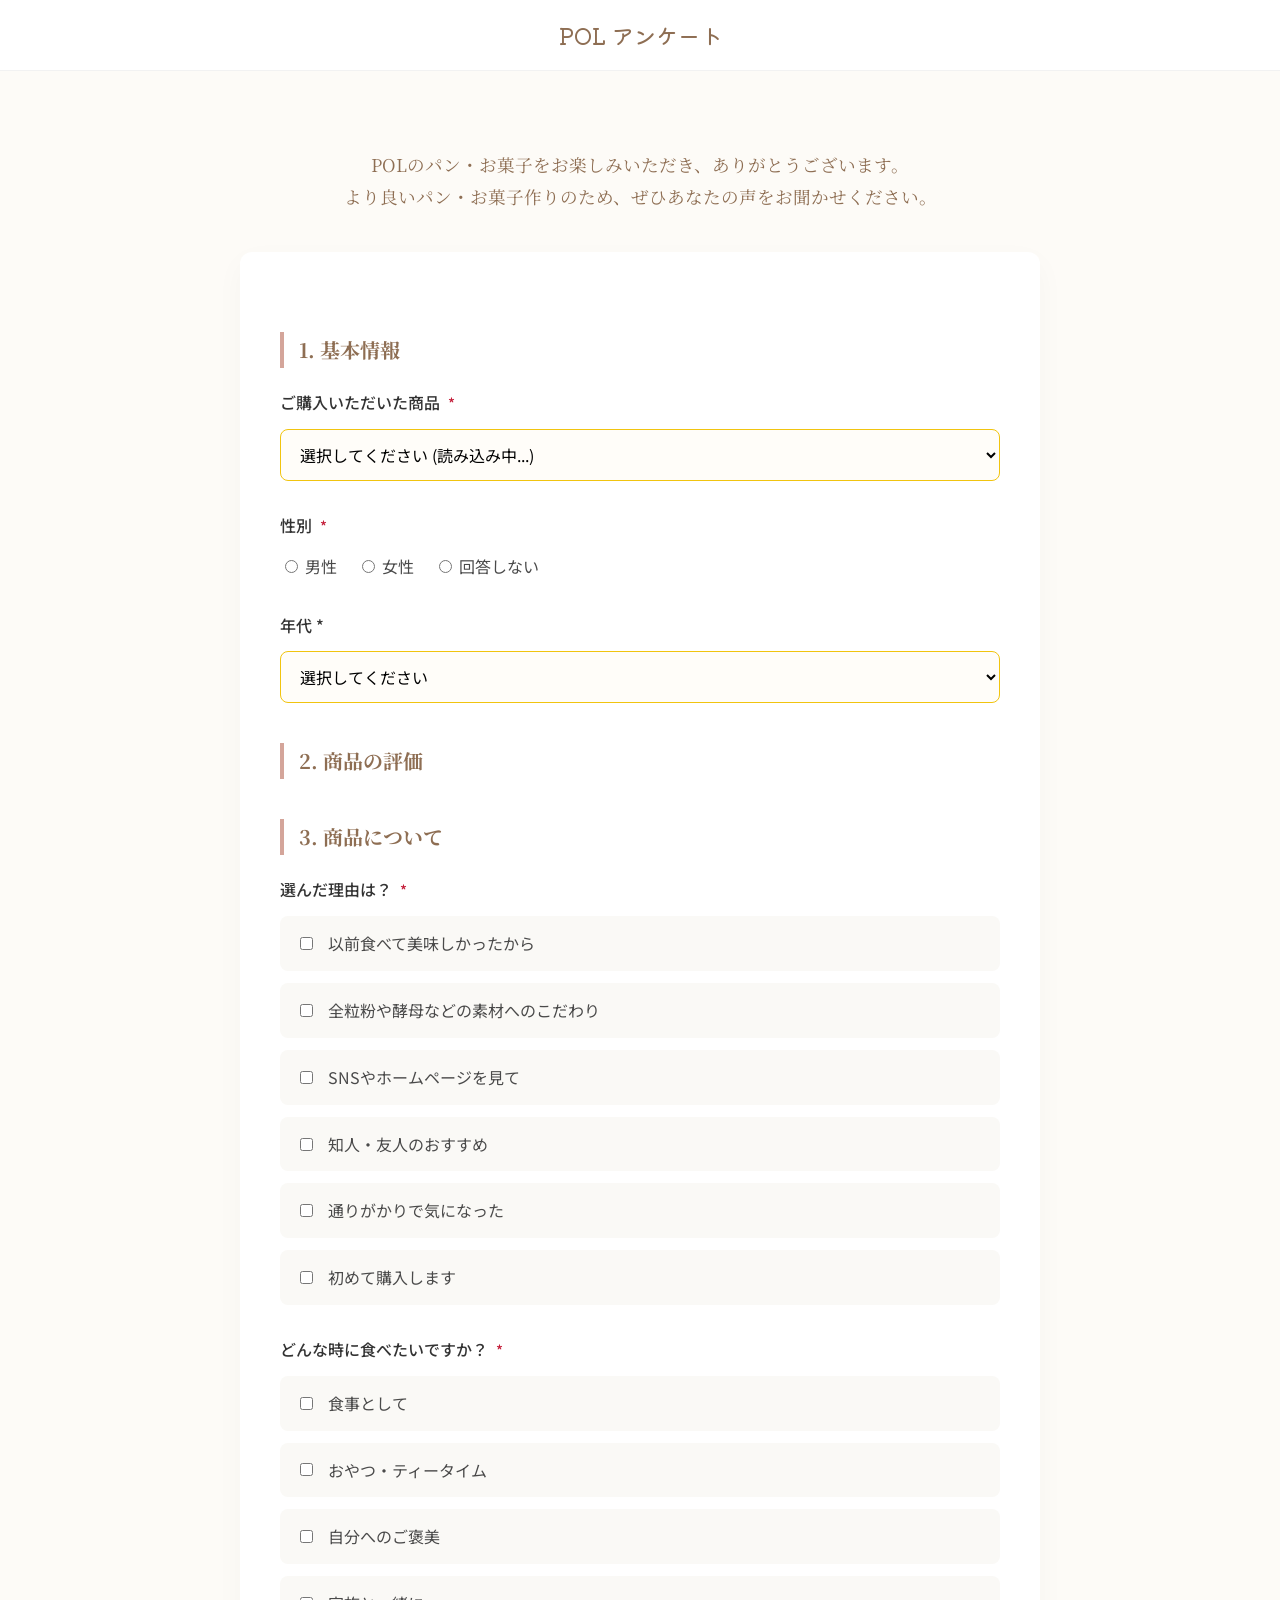
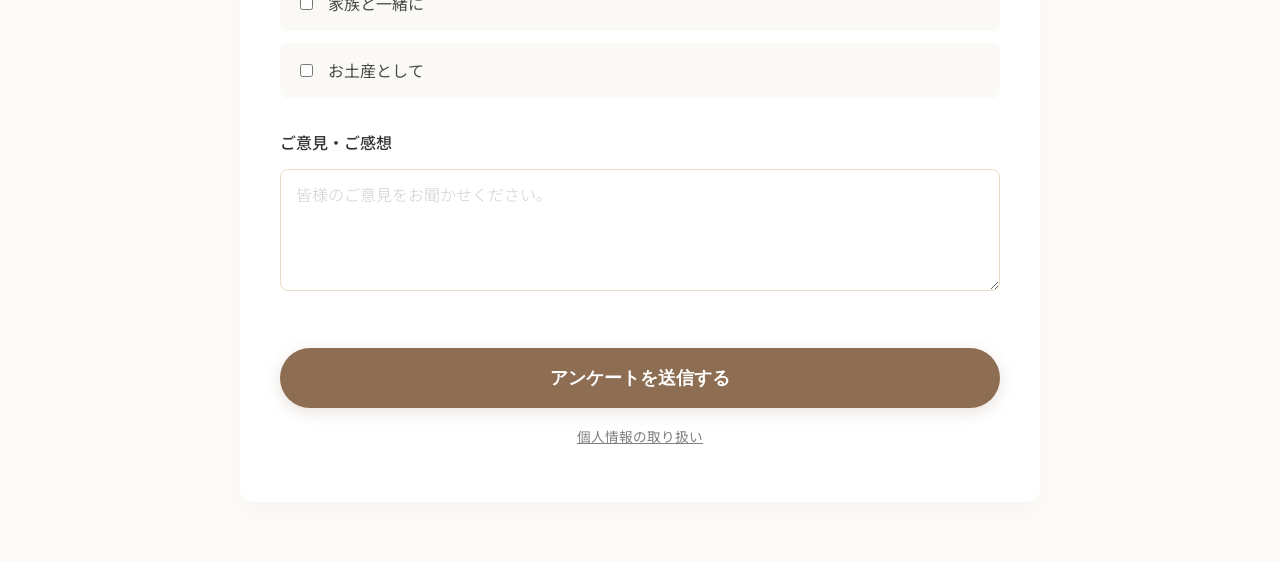
==== commit caec6432: "個人情報の取り扱いページを追加・各ページからリンク・お知らせに1件 - privacy.html：集める情報（通販・お取り置き・pol通信・アンケート・LINE・GoatCounter・Turnsti" ====
--- a/survey/index.html
+++ b/survey/index.html
@@ -120,6 +120,7 @@
                 <div class="form-group"><label class="form-label">ご意見・ご感想</label><textarea name="message" class="form-textarea" rows="4" placeholder="皆様のご意見をお聞かせください。"></textarea></div>
                 <button type="submit" id="submitBtn" class="btn-primary">アンケートを送信する</button>
             </form>
+                <p style="text-align: center; font-size: 0.85rem; margin-top: 16px;"><a href="../privacy.html" style="color: #808080;">個人情報の取り扱い</a></p>
             <div id="success-message">
                 <div class="success-icon-container">
                     <svg viewBox="0 0 52 52"><path d="M14.1 27.2l7.1 7.2 16.7-16.8"/></svg>
@@ -234,5 +235,7 @@
             window.scrollTo(0, 0);
         };
     </script>
+    <!-- 訪問者数の計測（GoatCounter pol-hp・Cookieなし）。2026-11-07 HP全体の閲覧数を見るため通販ページと同じ書き方で追加 -->
+    <script data-goatcounter="https://pol-hp.goatcounter.com/count" async src="https://gc.zgo.at/count.v4.js" crossorigin="anonymous" integrity="sha384-nRw6qfbWyJha9LhsOtSb2YJDyZdKvvCFh0fJYlkquSFjUxp9FVNugbfy8q1jdxI+"></script>
 </body>
 </html>
